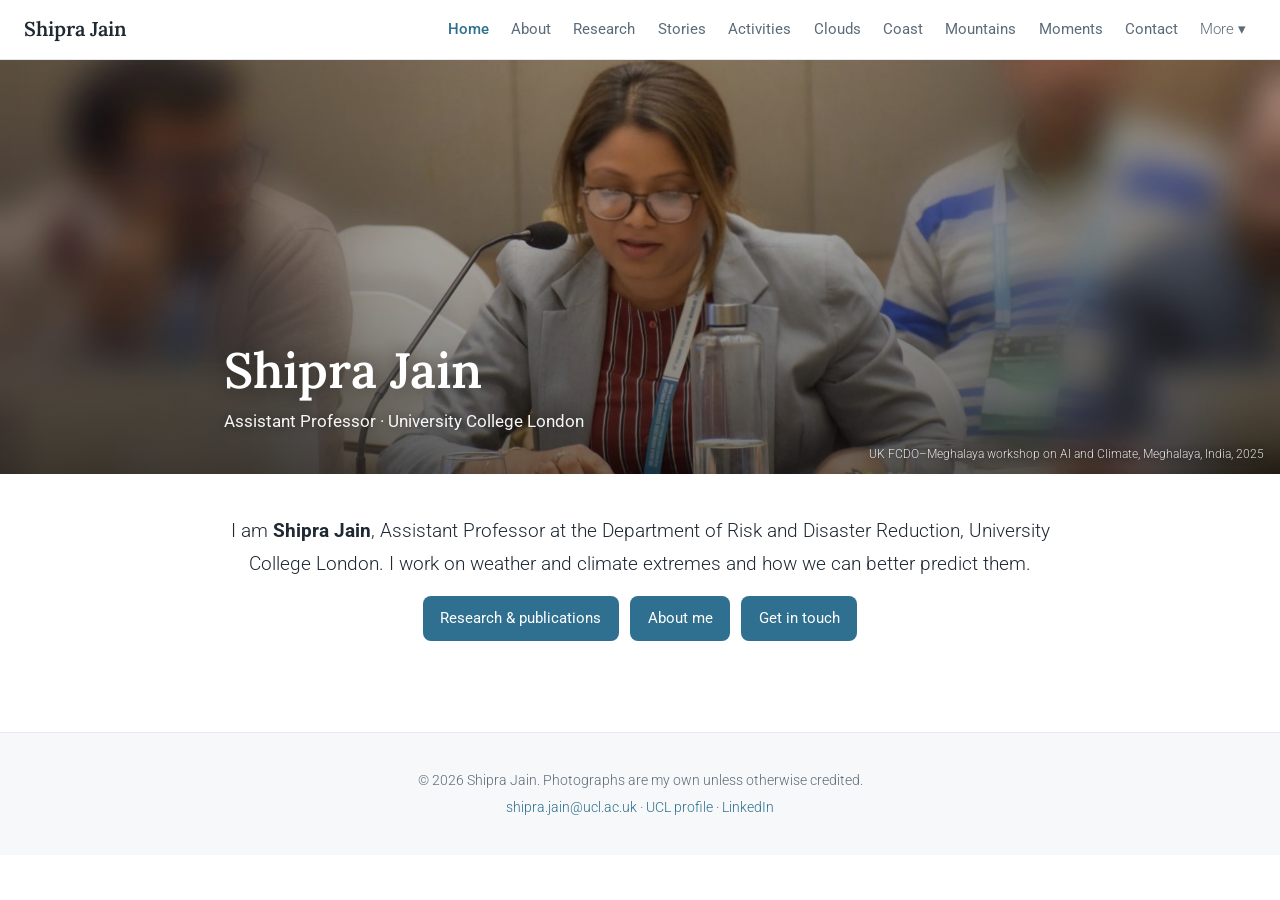
==== index.html @ 99e8b4b9 "Add location (Meghalaya, India) to home hero caption Co-Authored-By: Claude Opus 4.8 <noreply@anthro" ====
<!DOCTYPE html>
<html lang="en">
<head>
<meta charset="utf-8">
<meta name="viewport" content="width=device-width, initial-scale=1">
<title>Home · Shipra Jain</title>
<meta name="description" content="Shipra Jain — Assistant Professor at UCL, working on weather and climate extremes and their prediction.">
<link rel="preconnect" href="https://fonts.googleapis.com">
<link rel="preconnect" href="https://fonts.gstatic.com" crossorigin>
<link href="https://fonts.googleapis.com/css2?family=Lora:ital,wght@0,400;0,500;0,600;1,400&family=Roboto:wght@300;400;500;700&display=swap" rel="stylesheet">
<link rel="stylesheet" href="assets/style.css">
</head>
<body>
<nav class="topnav">
  <a class="brand" href="index.html">Shipra Jain</a>
  <button class="navtoggle" aria-label="Menu" onclick="document.body.classList.toggle('nav-open')">&#9776;</button>
  <div class="navlinks">
      <a href="index.html" class="active">Home</a>
      <a href="about.html">About</a>
      <a href="research.html">Research</a>
      <a href="stories.html">Stories</a>
      <a href="activities.html">Activities</a>
      <a href="clouds.html">Clouds</a>
      <a href="coast.html">Coast</a>
      <a href="mountains.html">Mountains</a>
      <a href="moments.html">Moments</a>
      <a href="contact.html">Contact</a>
      <div class="more"><button aria-haspopup="true">More ▾</button><div class="more-menu"><a href="thoughts.html">Thoughts</a>
<a href="ipcc-challenge.html">The IPCC Report Challenge</a></div></div>
  </div>
</nav>
<header class="hero" style="background-image:url(assets/img/Home/f4d97d5be1da52406b90986c2daaeeae.jpg)"><div class="hero-inner"><h1>Shipra Jain</h1><p class="hero-sub">Assistant Professor · University College London</p></div><div class="hero-cap">UK FCDO–Meghalaya workshop on AI and Climate, Meghalaya, India, 2025</div></header>
<main>

<section class="prose center">
  <p class="lead">I am <strong>Shipra Jain</strong>, Assistant Professor at the Department of
  Risk and Disaster Reduction, University College London. I work on weather and climate
  extremes and how we can better predict them.</p>
  <p class="links-row">
    <a class="btn" href="research.html">Research &amp; publications</a>
    <a class="btn" href="about.html">About me</a>
    <a class="btn" href="contact.html">Get in touch</a>
  </p>
</section>

</main>
<footer class="site-footer">
  <p>&copy; 2026 Shipra Jain. Photographs are my own unless otherwise credited.</p>
  <p><a href="mailto:shipra.jain@ucl.ac.uk">shipra.jain@ucl.ac.uk</a> &middot;
     <a href="https://profiles.ucl.ac.uk/98393-shipra-jain" target="_blank" rel="noopener">UCL profile</a> &middot;
     <a href="https://www.linkedin.com/in/shipra-jain-9aa1382a/" target="_blank" rel="noopener">LinkedIn</a></p>
</footer>
</body>
</html>
---- assets/style.css ----
/* ---------- Shipra Jain — site styles ---------- */
:root{
  --ink:#1f2933;
  --muted:#5b6b79;
  --accent:#2f6f8f;        /* muted teal-blue, climate/coast feel */
  --accent-dark:#234e63;
  --line:#e4e8ec;
  --bg:#ffffff;
  --bg-soft:#f6f8f9;
  --maxw:880px;
}
*{box-sizing:border-box}
html{scroll-behavior:smooth}
body{
  margin:0;color:var(--ink);background:var(--bg);
  font-family:"Roboto",-apple-system,BlinkMacSystemFont,"Segoe UI",sans-serif;
  font-weight:300;line-height:1.7;font-size:18px;
}
a{color:var(--accent);text-decoration:none}
a:hover{text-decoration:underline}
img{max-width:100%;display:block}

/* ---------- top nav ---------- */
.topnav{
  position:sticky;top:0;z-index:50;background:rgba(255,255,255,.96);
  backdrop-filter:saturate(180%) blur(8px);
  border-bottom:1px solid var(--line);
  display:flex;align-items:center;gap:1rem;
  padding:.7rem 1.5rem;
}
.brand{
  font-family:"Lora",Georgia,serif;font-weight:600;font-size:1.25rem;
  color:var(--ink);white-space:nowrap;
}
.brand:hover{text-decoration:none;color:var(--accent)}
.navlinks{margin-left:auto;display:flex;align-items:center;gap:.2rem;flex-wrap:wrap}
.navlinks a{
  color:var(--muted);font-size:.93rem;font-weight:400;
  padding:.35rem .6rem;border-radius:6px;white-space:nowrap;
}
.navlinks a:hover{color:var(--accent);background:var(--bg-soft);text-decoration:none}
.navlinks a.active{color:var(--accent);font-weight:500}
.navtoggle{display:none;margin-left:auto;background:none;border:0;font-size:1.5rem;color:var(--ink);cursor:pointer}

/* more dropdown */
.more{position:relative}
.more>button{
  background:none;border:0;cursor:pointer;color:var(--muted);
  font:inherit;font-size:.93rem;padding:.35rem .6rem;border-radius:6px;
}
.more>button:hover{color:var(--accent);background:var(--bg-soft)}
.more-menu{
  display:none;position:absolute;right:0;top:100%;min-width:230px;
  background:#fff;border:1px solid var(--line);border-radius:10px;
  box-shadow:0 12px 30px rgba(0,0,0,.10);padding:.4rem;
}
.more:hover .more-menu{display:block}
.more-menu a{display:block;padding:.5rem .7rem;border-radius:6px}

/* ---------- hero ---------- */
.hero{
  position:relative;min-height:46vh;display:flex;align-items:flex-end;
  background-size:cover;background-position:center;color:#fff;
}
.hero::after{content:"";position:absolute;inset:0;
  background:linear-gradient(180deg,rgba(0,0,0,.05),rgba(0,0,0,.55));}
.hero-inner{position:relative;z-index:2;padding:2.4rem 1.5rem;max-width:var(--maxw);margin:0 auto;width:100%}
.hero-inner h1{
  font-family:"Lora",Georgia,serif;font-weight:600;
  font-size:clamp(2rem,5vw,3.1rem);margin:0;line-height:1.1;
  text-shadow:0 2px 18px rgba(0,0,0,.4);
}
.hero-sub{margin:.6rem 0 0;font-size:1.05rem;font-weight:400;opacity:.95;text-shadow:0 1px 10px rgba(0,0,0,.5)}
.hero-cap{
  position:absolute;right:1rem;bottom:.6rem;z-index:2;
  font-size:.72rem;color:rgba(255,255,255,.85);font-weight:300;
  max-width:55%;text-align:right;text-shadow:0 1px 6px rgba(0,0,0,.6);
}
.page-head{max-width:var(--maxw);margin:0 auto;padding:2.6rem 1.5rem 0}
.page-head h1{font-family:"Lora",Georgia,serif;font-weight:600;font-size:2.4rem;margin:0}

/* ---------- main / prose ---------- */
main{padding:1rem 0 3rem}
.prose{max-width:var(--maxw);margin:0 auto;padding:1.6rem 1.5rem}
.prose.center{text-align:center}
.prose h2{
  font-family:"Lora",Georgia,serif;font-weight:600;font-size:1.6rem;
  margin:2.2rem 0 .8rem;color:var(--ink);
}
.prose h3{font-size:1.05rem;font-weight:500;margin:.2rem 0 .3rem;color:var(--accent-dark)}
.prose p{margin:0 0 1.05rem}
.lead{font-size:1.18rem;color:var(--ink)}
.note{font-size:.95rem;color:var(--muted)}
.links-row{display:flex;gap:.7rem;justify-content:center;flex-wrap:wrap;margin-top:1.6rem}
.btn{
  display:inline-block;background:var(--accent);color:#fff;font-weight:400;
  padding:.6rem 1.1rem;border-radius:8px;font-size:.95rem;
}
.btn:hover{background:var(--accent-dark);text-decoration:none}

/* publication / story lists */
.publist{list-style:none;padding:0;margin:0;counter-reset:p}
ol.publist{counter-reset:p}
ol.publist .pub{position:relative;padding-left:2.2rem}
ol.publist .pub::before{
  counter-increment:p;content:counter(p);
  position:absolute;left:0;top:.15rem;color:var(--accent);
  font-weight:500;font-size:.85rem;
}
.pub{margin:0 0 1.15rem;padding-bottom:1.05rem;border-bottom:1px solid var(--line)}
.pub:last-child{border-bottom:0}
.pub-title{display:block;font-weight:400;color:var(--ink)}
.pub-title a{font-weight:500}
.pub-meta{display:block;font-size:.9rem;color:var(--muted);margin-top:.2rem}

.activities{list-style:none;padding:0;margin:0}
.activities li{padding:.55rem 0 .55rem 1.1rem;border-bottom:1px solid var(--line);position:relative;font-size:.98rem}
.activities li::before{content:"";position:absolute;left:0;top:1.1rem;width:6px;height:6px;border-radius:50%;background:var(--accent)}
.activities li:last-child{border-bottom:0}

/* contact */
.contact-grid{display:grid;grid-template-columns:1fr 1fr;gap:1.6rem 2rem;margin-top:1rem}
.contact-grid p{margin:0}
@media(max-width:600px){.contact-grid{grid-template-columns:1fr}}

/* about: career-timeline banner */
.timeline-banner{
  max-width:1100px;margin:1.6rem auto .4rem;padding:0 1.5rem;
}
.timeline-banner img{
  width:100%;border:1px solid var(--line);border-radius:10px;
  box-shadow:0 2px 12px rgba(0,0,0,.06);background:#fff;
}
.timeline-banner figcaption{
  text-align:center;font-size:.85rem;color:var(--muted);margin-top:.5rem;
}

/* about: embedded travel map */
.travel-map{margin:2rem 0 0}
.travel-map iframe{
  width:100%;height:520px;border:1px solid var(--line);border-radius:10px;
  box-shadow:0 2px 12px rgba(0,0,0,.06);background:var(--bg-soft);
}
.travel-map figcaption{font-size:.85rem;color:var(--muted);margin-top:.5rem;text-align:center}
@media(max-width:600px){.travel-map iframe{height:380px}}

/* thoughts */
.poem{margin:0 0 2.4rem;padding-bottom:1.6rem;border-bottom:1px solid var(--line)}
.poem:last-child{border-bottom:0}
.verse{font-family:"Lora",Georgia,serif;font-style:italic;color:#3a4750;line-height:2}

/* ipcc */
.ipcc-date{border-top:2px solid var(--accent);padding-top:1rem}
.ipcc-togo{font-size:.85rem;color:var(--muted);margin-top:-.4rem;letter-spacing:.02em;text-transform:uppercase}
.ipcc-topic{font-weight:500;color:var(--accent-dark)}
.ipcc-points{padding-left:1.3rem}
.ipcc-points li{margin:.45rem 0}

/* ---------- gallery ---------- */
.gallery{
  column-count:3;column-gap:14px;
  max-width:1200px;margin:1.4rem auto 0;padding:0 1.2rem;
}
.gallery figure{break-inside:avoid;margin:0 0 14px}
.gallery img{width:100%;border-radius:8px;box-shadow:0 2px 10px rgba(0,0,0,.08);transition:transform .25s,box-shadow .25s}
.gallery a:hover img{transform:translateY(-3px);box-shadow:0 8px 22px rgba(0,0,0,.16)}
.gallery figcaption{font-size:.82rem;color:var(--muted);padding:.4rem .15rem .2rem;line-height:1.4}
@media(max-width:900px){.gallery{column-count:2}}
@media(max-width:560px){.gallery{column-count:1}}

/* ---------- footer ---------- */
.site-footer{
  border-top:1px solid var(--line);background:var(--bg-soft);
  text-align:center;padding:2rem 1.5rem;color:var(--muted);font-size:.85rem;
}
.site-footer p{margin:.25rem 0}

/* ---------- responsive nav ---------- */
@media(max-width:860px){
  .navtoggle{display:block}
  .navlinks{
    display:none;flex-direction:column;align-items:stretch;width:100%;
    margin-left:0;margin-top:.6rem;gap:.1rem;
  }
  body.nav-open .navlinks{display:flex}
  .topnav{flex-wrap:wrap}
  .more,.more-menu{position:static}
  .more-menu{display:block;box-shadow:none;border:0;padding:0 0 0 .6rem}
  .more>button{display:none}
}
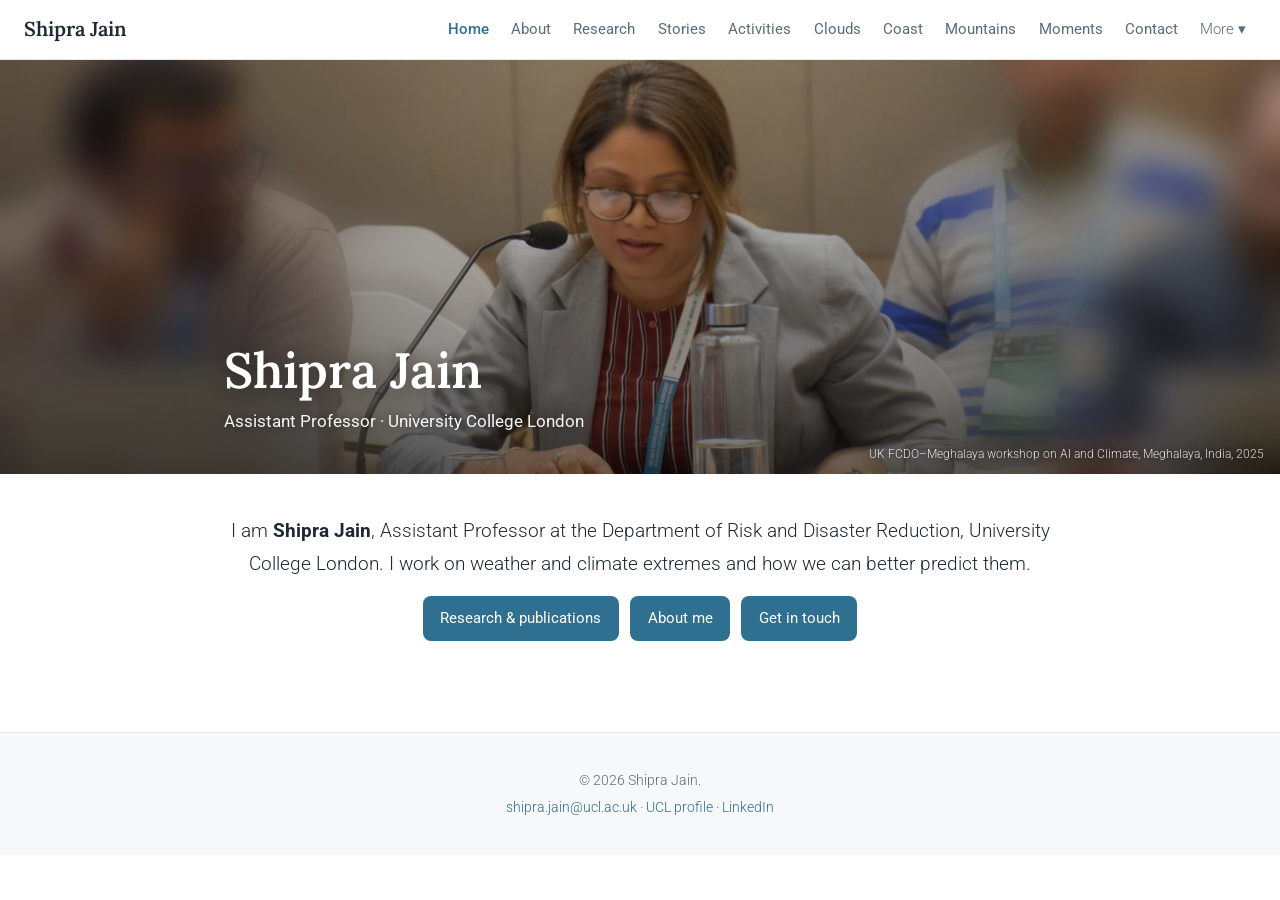
==== commit c8169adc: "Replace About timeline image with native CSS timeline; clean footer - Rebuild the career timeline as" ====
--- a/index.html
+++ b/index.html
@@ -45,7 +45,7 @@
 
 </main>
 <footer class="site-footer">
-  <p>&copy; 2026 Shipra Jain. Photographs are my own unless otherwise credited.</p>
+  <p>&copy; 2026 Shipra Jain.</p>
   <p><a href="mailto:shipra.jain@ucl.ac.uk">shipra.jain@ucl.ac.uk</a> &middot;
      <a href="https://profiles.ucl.ac.uk/98393-shipra-jain" target="_blank" rel="noopener">UCL profile</a> &middot;
      <a href="https://www.linkedin.com/in/shipra-jain-9aa1382a/" target="_blank" rel="noopener">LinkedIn</a></p>
--- a/assets/style.css
+++ b/assets/style.css
@@ -123,16 +123,35 @@
 .contact-grid p{margin:0}
 @media(max-width:600px){.contact-grid{grid-template-columns:1fr}}
 
-/* about: career-timeline banner */
-.timeline-banner{
-  max-width:1100px;margin:1.6rem auto .4rem;padding:0 1.5rem;
-}
-.timeline-banner img{
-  width:100%;border:1px solid var(--line);border-radius:10px;
-  box-shadow:0 2px 12px rgba(0,0,0,.06);background:#fff;
-}
-.timeline-banner figcaption{
-  text-align:center;font-size:.85rem;color:var(--muted);margin-top:.5rem;
+/* about: native CSS career timeline */
+.cv-timeline{list-style:none;margin:1rem 0 0;padding:0}
+.cv-item{
+  position:relative;display:grid;
+  grid-template-columns:108px 28px 1fr;align-items:start;
+  padding-bottom:1.5rem;
+}
+.cv-item:last-child{padding-bottom:0}
+.cv-year{
+  font-size:.82rem;font-weight:500;color:var(--accent-dark);
+  text-align:right;padding-top:1px;letter-spacing:.01em;white-space:nowrap;
+}
+.cv-marker{position:relative;justify-self:center;width:100%;height:100%}
+.cv-marker::before{   /* the dot */
+  content:"";position:absolute;left:50%;top:6px;transform:translateX(-50%);
+  width:13px;height:13px;border-radius:50%;
+  background:var(--accent);box-shadow:0 0 0 4px rgba(47,111,143,.15);z-index:2;
+}
+.cv-marker::after{    /* the connecting line */
+  content:"";position:absolute;left:50%;top:6px;transform:translateX(-50%);
+  width:2px;height:calc(100% + 1.5rem);background:var(--line);z-index:1;
+}
+.cv-item:last-child .cv-marker::after{display:none}
+.cv-body{padding-top:0}
+.cv-role{display:block;font-weight:500;color:var(--ink)}
+.cv-place{display:block;font-size:.93rem;color:var(--muted);margin-top:.1rem}
+@media(max-width:560px){
+  .cv-item{grid-template-columns:84px 22px 1fr}
+  .cv-year{font-size:.76rem}
 }
 
 /* about: embedded travel map */
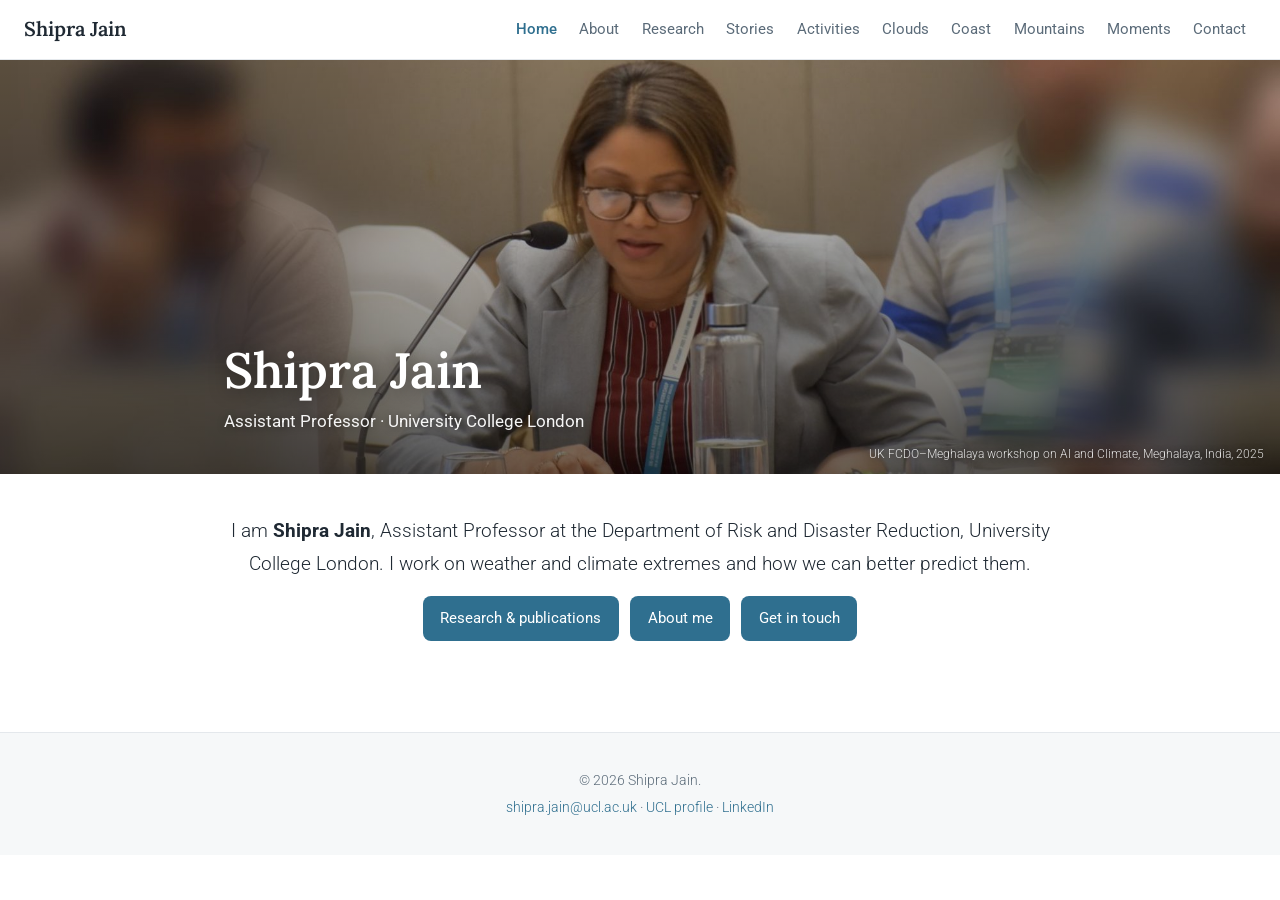
==== commit 163da34e: "Update index.html" ====
--- a/index.html
+++ b/index.html
@@ -4,13 +4,31 @@
 <meta charset="utf-8">
 <meta name="viewport" content="width=device-width, initial-scale=1">
 <title>Home · Shipra Jain</title>
-<meta name="description" content="Shipra Jain — Assistant Professor at UCL, working on weather and climate extremes and their prediction.">
+<meta name="description" content="Shipra Jain, Assistant Professor at UCL, works on weather and climate extremes and how we can better predict them.">
+<link rel="canonical" href="https://climatejain.github.io/">
+<meta name="theme-color" content="#2f6f8f">
+<link rel="icon" href="assets/favicon.svg" type="image/svg+xml">
+<link rel="icon" href="assets/favicon-32.png" sizes="32x32" type="image/png">
+<link rel="apple-touch-icon" href="assets/apple-touch-icon.png">
+<meta property="og:type" content="website">
+<meta property="og:site_name" content="Shipra Jain">
+<meta property="og:title" content="Home · Shipra Jain">
+<meta property="og:description" content="Shipra Jain, Assistant Professor at UCL, works on weather and climate extremes and how we can better predict them.">
+<meta property="og:url" content="https://climatejain.github.io/">
+<meta property="og:image" content="https://climatejain.github.io/assets/img/og-image.jpg">
+<meta property="og:image:width" content="1200">
+<meta property="og:image:height" content="630">
+<meta name="twitter:card" content="summary_large_image">
+<meta name="twitter:title" content="Home · Shipra Jain">
+<meta name="twitter:description" content="Shipra Jain, Assistant Professor at UCL, works on weather and climate extremes and how we can better predict them.">
+<meta name="twitter:image" content="https://climatejain.github.io/assets/img/og-image.jpg">
 <link rel="preconnect" href="https://fonts.googleapis.com">
 <link rel="preconnect" href="https://fonts.gstatic.com" crossorigin>
 <link href="https://fonts.googleapis.com/css2?family=Lora:ital,wght@0,400;0,500;0,600;1,400&family=Roboto:wght@300;400;500;700&display=swap" rel="stylesheet">
 <link rel="stylesheet" href="assets/style.css">
 </head>
 <body>
+<a class="skip-link" href="#main">Skip to content</a>
 <nav class="topnav">
   <a class="brand" href="index.html">Shipra Jain</a>
   <button class="navtoggle" aria-label="Menu" onclick="document.body.classList.toggle('nav-open')">&#9776;</button>
@@ -25,12 +43,11 @@
       <a href="mountains.html">Mountains</a>
       <a href="moments.html">Moments</a>
       <a href="contact.html">Contact</a>
-      <div class="more"><button aria-haspopup="true">More ▾</button><div class="more-menu"><a href="thoughts.html">Thoughts</a>
-<a href="ipcc-challenge.html">The IPCC Report Challenge</a></div></div>
+      
   </div>
 </nav>
 <header class="hero" style="background-image:url(assets/img/Home/f4d97d5be1da52406b90986c2daaeeae.jpg)"><div class="hero-inner"><h1>Shipra Jain</h1><p class="hero-sub">Assistant Professor · University College London</p></div><div class="hero-cap">UK FCDO–Meghalaya workshop on AI and Climate, Meghalaya, India, 2025</div></header>
-<main>
+<main id="main">
 
 <section class="prose center">
   <p class="lead">I am <strong>Shipra Jain</strong>, Assistant Professor at the Department of
--- a/assets/style.css
+++ b/assets/style.css
@@ -11,6 +11,13 @@
 }
 *{box-sizing:border-box}
 html{scroll-behavior:smooth}
+/* skip-to-content link (visible on keyboard focus) */
+.skip-link{
+  position:absolute;left:-999px;top:0;z-index:100;
+  background:var(--accent);color:#fff;padding:.6rem 1rem;border-radius:0 0 8px 0;
+  font-size:.9rem;
+}
+.skip-link:focus{left:0;text-decoration:none}
 body{
   margin:0;color:var(--ink);background:var(--bg);
   font-family:"Roboto",-apple-system,BlinkMacSystemFont,"Segoe UI",sans-serif;
@@ -54,7 +61,8 @@
   background:#fff;border:1px solid var(--line);border-radius:10px;
   box-shadow:0 12px 30px rgba(0,0,0,.10);padding:.4rem;
 }
-.more:hover .more-menu{display:block}
+.more:hover .more-menu,
+.more:focus-within .more-menu{display:block}
 .more-menu a{display:block;padding:.5rem .7rem;border-radius:6px}
 
 /* ---------- hero ---------- */
@@ -91,6 +99,7 @@
 .prose p{margin:0 0 1.05rem}
 .lead{font-size:1.18rem;color:var(--ink)}
 .note{font-size:.95rem;color:var(--muted)}
+.profile-links{font-size:.95rem;font-weight:400;margin:-.3rem 0 .4rem}
 .links-row{display:flex;gap:.7rem;justify-content:center;flex-wrap:wrap;margin-top:1.6rem}
 .btn{
   display:inline-block;background:var(--accent);color:#fff;font-weight:400;
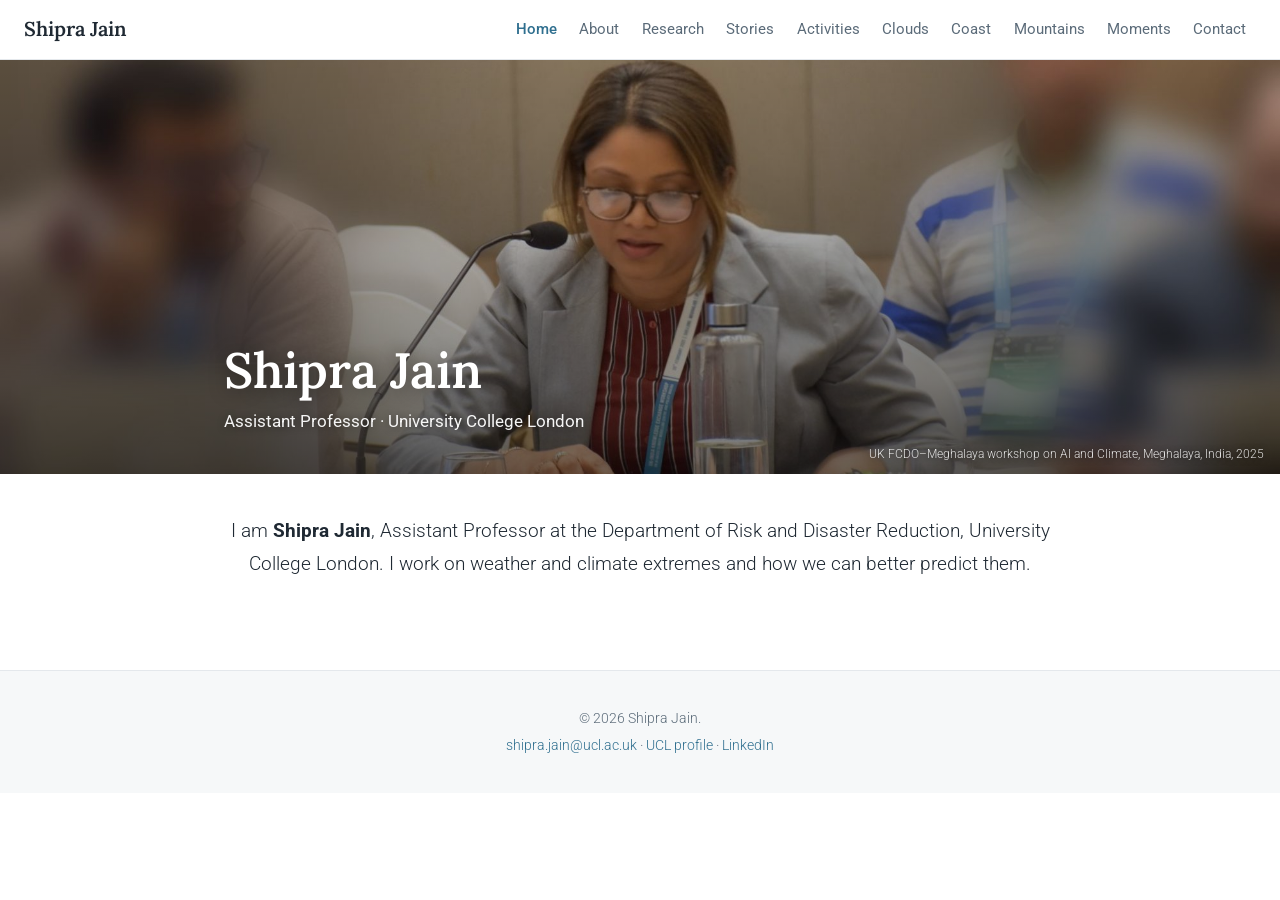
==== commit a1b4f0d0: "Drop front-page button row; expand NCMRWF in timeline Removes the Research/About/Contact buttons fro" ====
--- a/index.html
+++ b/index.html
@@ -53,11 +53,6 @@
   <p class="lead">I am <strong>Shipra Jain</strong>, Assistant Professor at the Department of
   Risk and Disaster Reduction, University College London. I work on weather and climate
   extremes and how we can better predict them.</p>
-  <p class="links-row">
-    <a class="btn" href="research.html">Research &amp; publications</a>
-    <a class="btn" href="about.html">About me</a>
-    <a class="btn" href="contact.html">Get in touch</a>
-  </p>
 </section>
 
 </main>
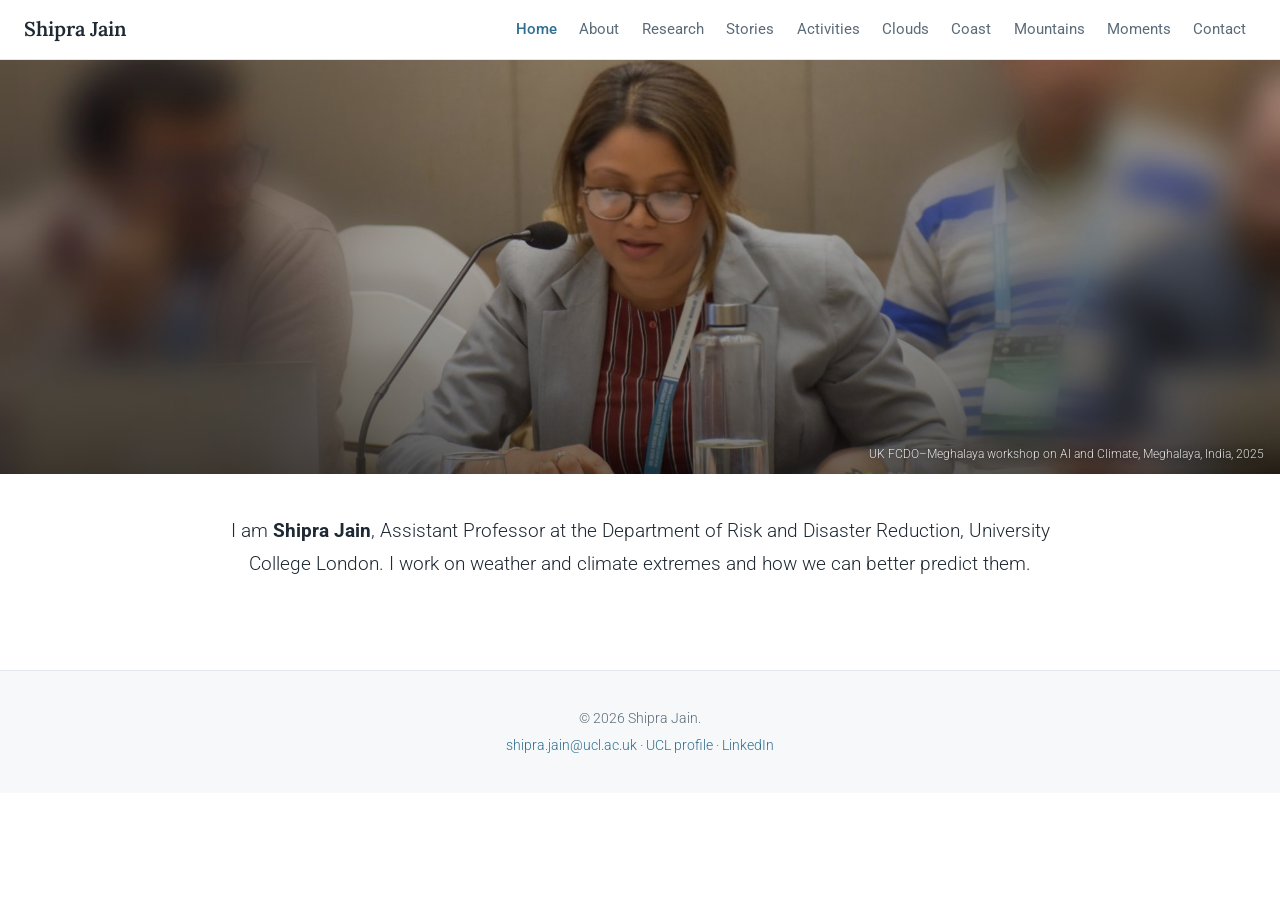
==== commit af036da7: "Remove name and title overlay from home hero photo Drops the hero-inner block so the photo shows uno" ====
--- a/index.html
+++ b/index.html
@@ -46,7 +46,7 @@
       
   </div>
 </nav>
-<header class="hero" style="background-image:url(assets/img/Home/f4d97d5be1da52406b90986c2daaeeae.jpg)"><div class="hero-inner"><h1>Shipra Jain</h1><p class="hero-sub">Assistant Professor · University College London</p></div><div class="hero-cap">UK FCDO–Meghalaya workshop on AI and Climate, Meghalaya, India, 2025</div></header>
+<header class="hero" style="background-image:url(assets/img/Home/f4d97d5be1da52406b90986c2daaeeae.jpg)"><div class="hero-cap">UK FCDO–Meghalaya workshop on AI and Climate, Meghalaya, India, 2025</div></header>
 <main id="main">
 
 <section class="prose center">
--- a/assets/style.css
+++ b/assets/style.css
@@ -25,7 +25,7 @@
 }
 a{color:var(--accent);text-decoration:none}
 a:hover{text-decoration:underline}
-img{max-width:100%;display:block}
+img{max-width:100%;height:auto;display:block}
 
 /* ---------- top nav ---------- */
 .topnav{
@@ -190,7 +190,7 @@
   max-width:1200px;margin:1.4rem auto 0;padding:0 1.2rem;
 }
 .gallery figure{break-inside:avoid;margin:0 0 14px}
-.gallery img{width:100%;border-radius:8px;box-shadow:0 2px 10px rgba(0,0,0,.08);transition:transform .25s,box-shadow .25s}
+.gallery img{width:100%;height:auto;border-radius:8px;box-shadow:0 2px 10px rgba(0,0,0,.08);transition:transform .25s,box-shadow .25s}
 .gallery a:hover img{transform:translateY(-3px);box-shadow:0 8px 22px rgba(0,0,0,.16)}
 .gallery figcaption{font-size:.82rem;color:var(--muted);padding:.4rem .15rem .2rem;line-height:1.4}
 @media(max-width:900px){.gallery{column-count:2}}
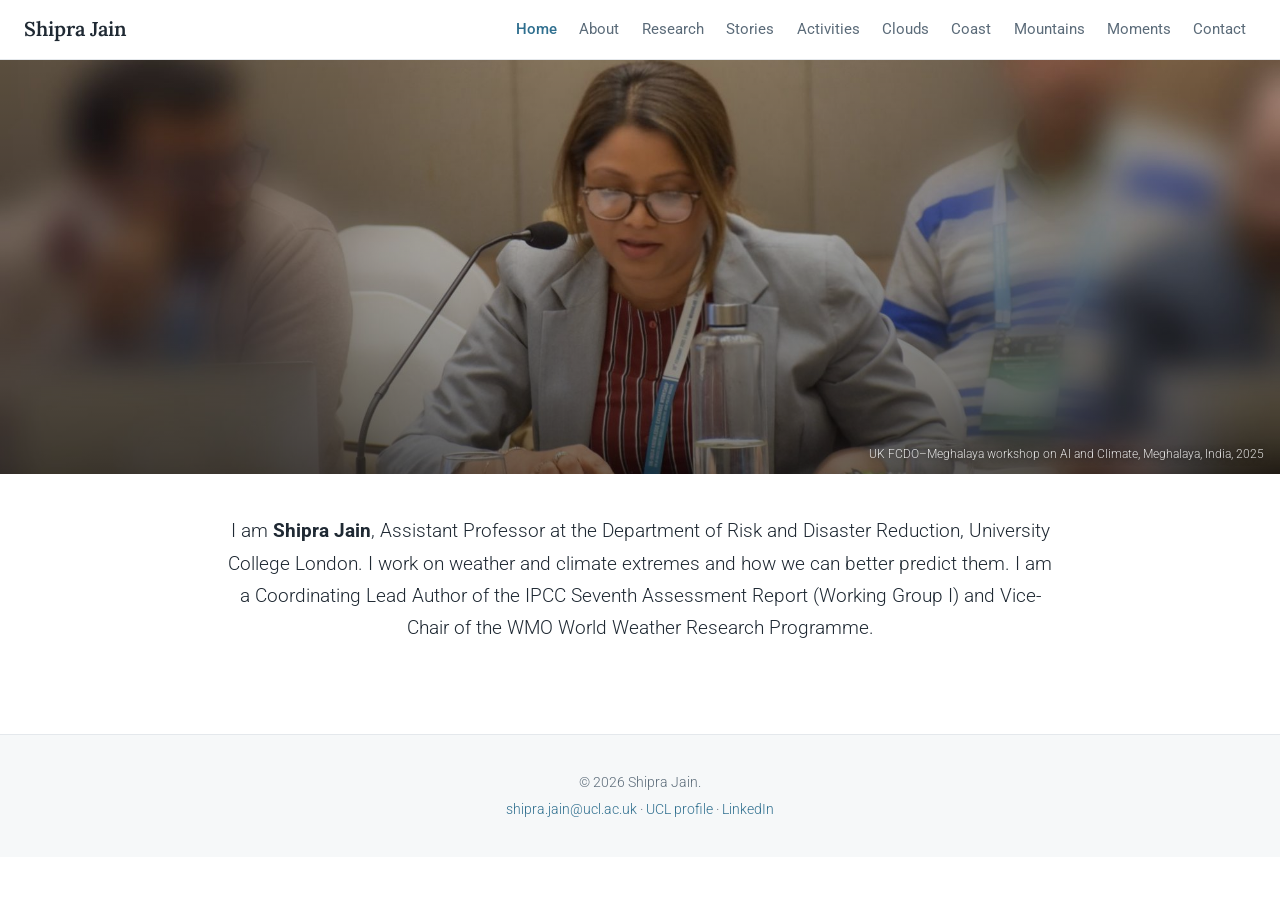
==== commit 11492434: "Mention IPCC AR7 and WWRP roles on the home page Wording follows the About page: Coordinating Lead A" ====
--- a/index.html
+++ b/index.html
@@ -52,7 +52,9 @@
 <section class="prose center">
   <p class="lead">I am <strong>Shipra Jain</strong>, Assistant Professor at the Department of
   Risk and Disaster Reduction, University College London. I work on weather and climate
-  extremes and how we can better predict them.</p>
+  extremes and how we can better predict them. I am a Coordinating Lead Author of the IPCC
+  Seventh Assessment Report (Working Group I) and Vice-Chair of the WMO World Weather
+  Research Programme.</p>
 </section>
 
 </main>
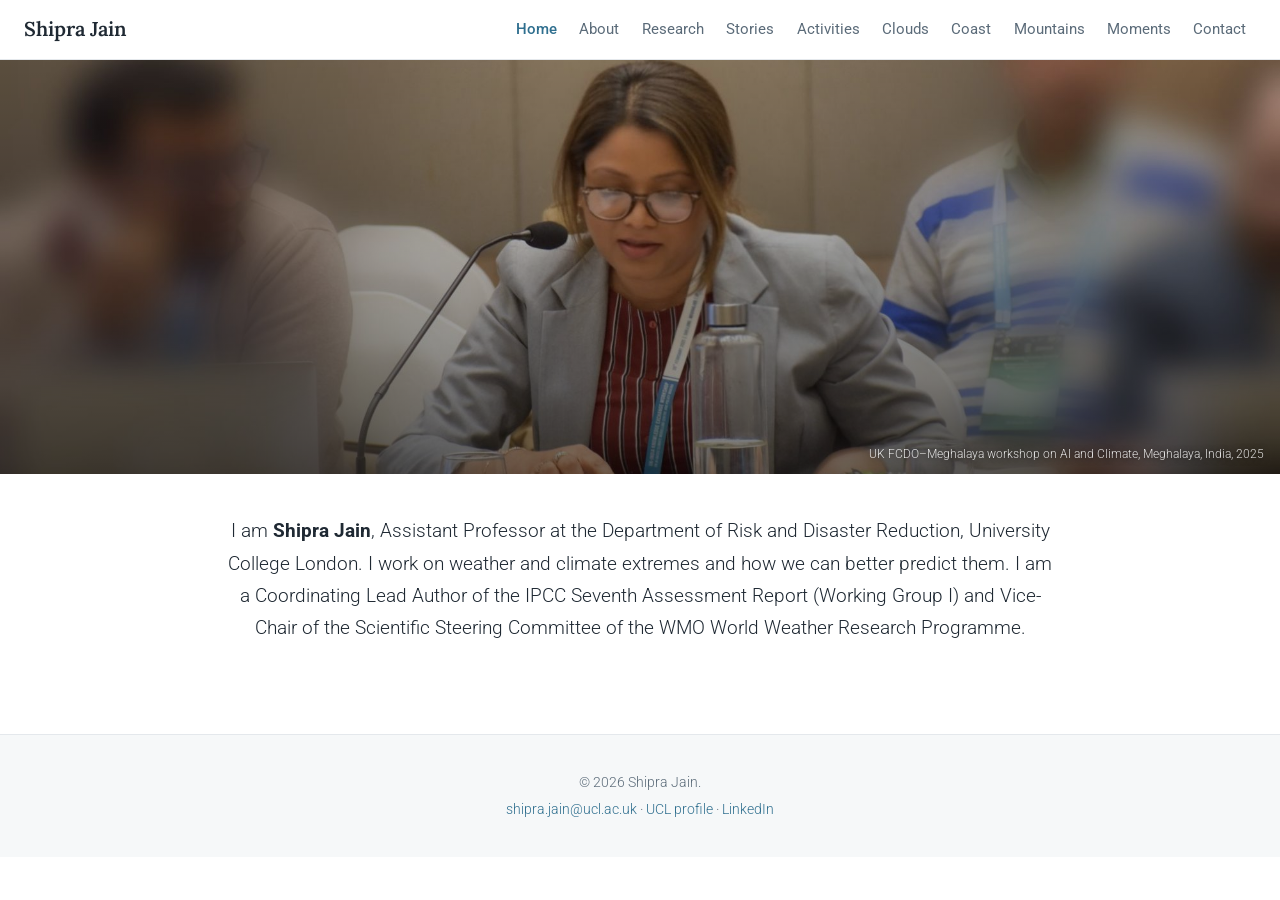
==== commit 30401a16: "Correct WWRP role phrasing; name the IPCC AR7 chapter The WWRP role is Vice-Chair of that programme'" ====
--- a/index.html
+++ b/index.html
@@ -53,8 +53,8 @@
   <p class="lead">I am <strong>Shipra Jain</strong>, Assistant Professor at the Department of
   Risk and Disaster Reduction, University College London. I work on weather and climate
   extremes and how we can better predict them. I am a Coordinating Lead Author of the IPCC
-  Seventh Assessment Report (Working Group I) and Vice-Chair of the WMO World Weather
-  Research Programme.</p>
+  Seventh Assessment Report (Working Group I) and Vice-Chair of the Scientific Steering Committee of the
+  WMO World Weather Research Programme.</p>
 </section>
 
 </main>
